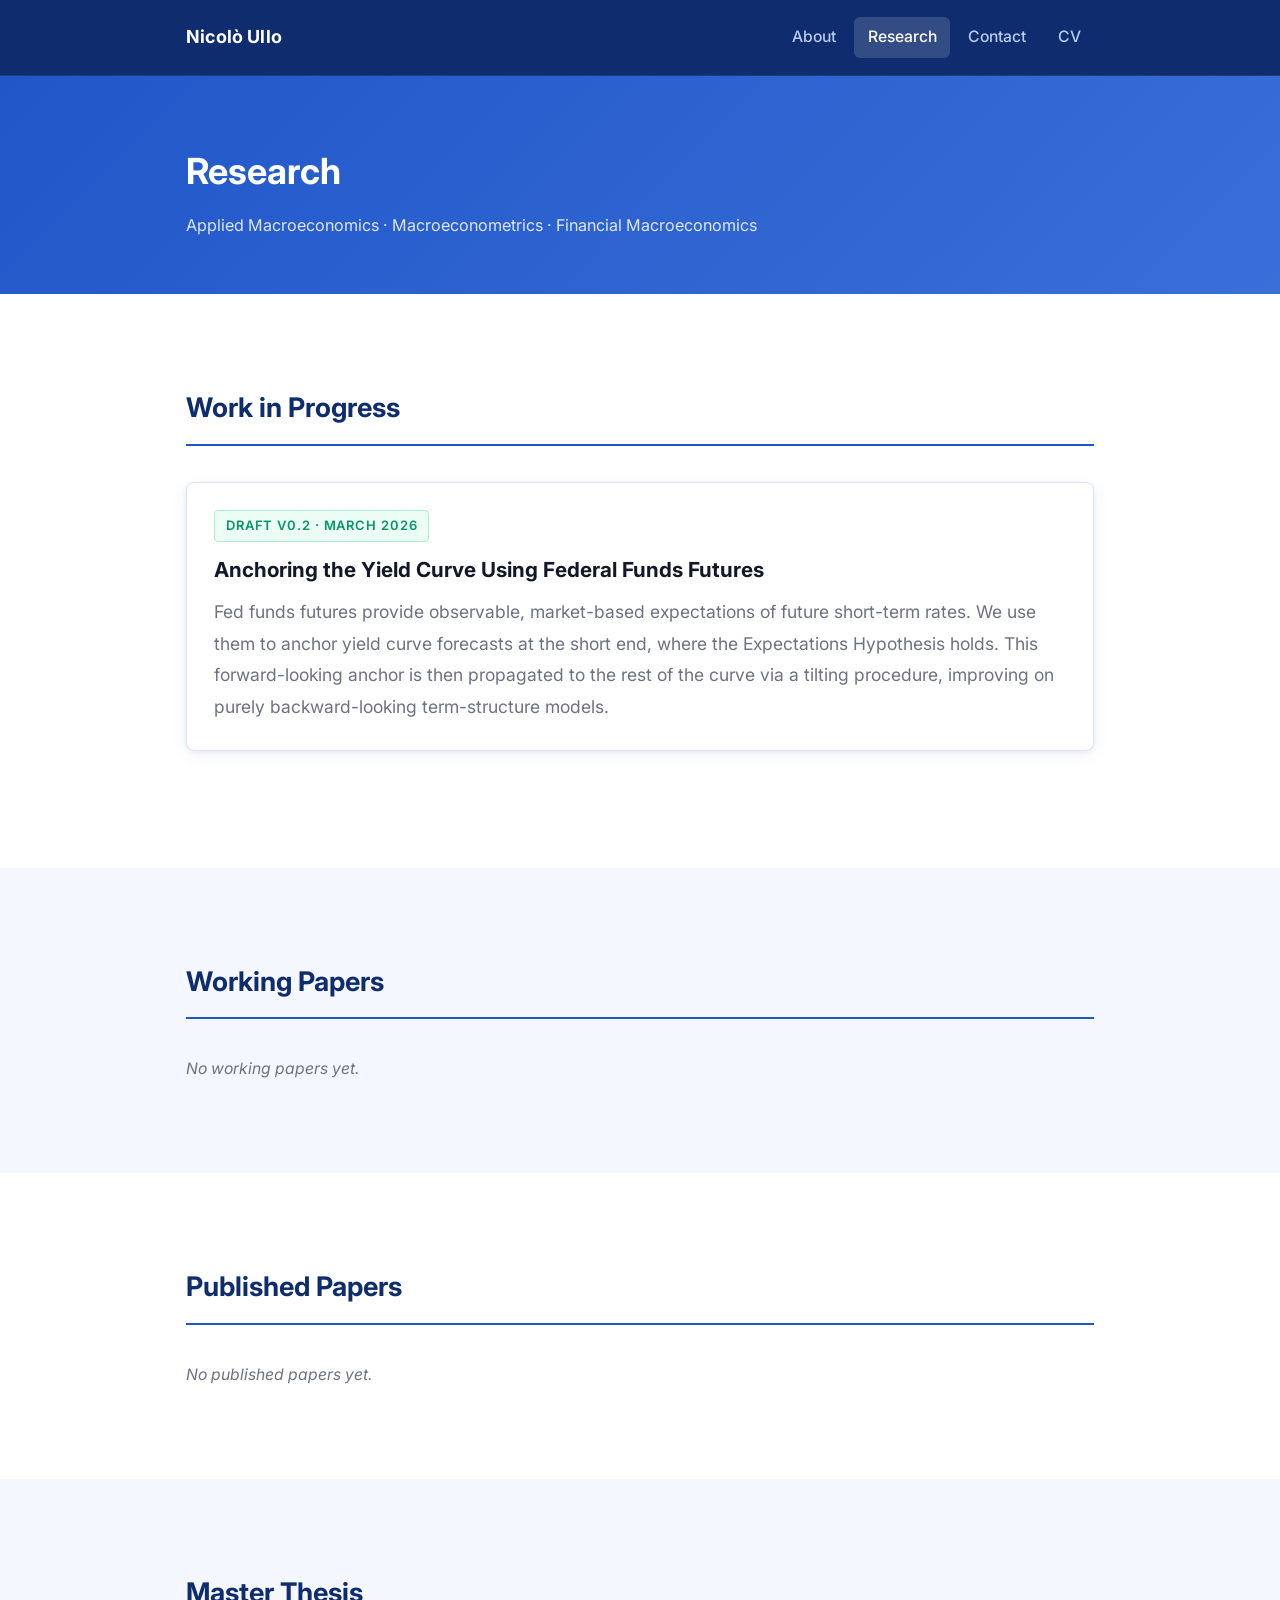
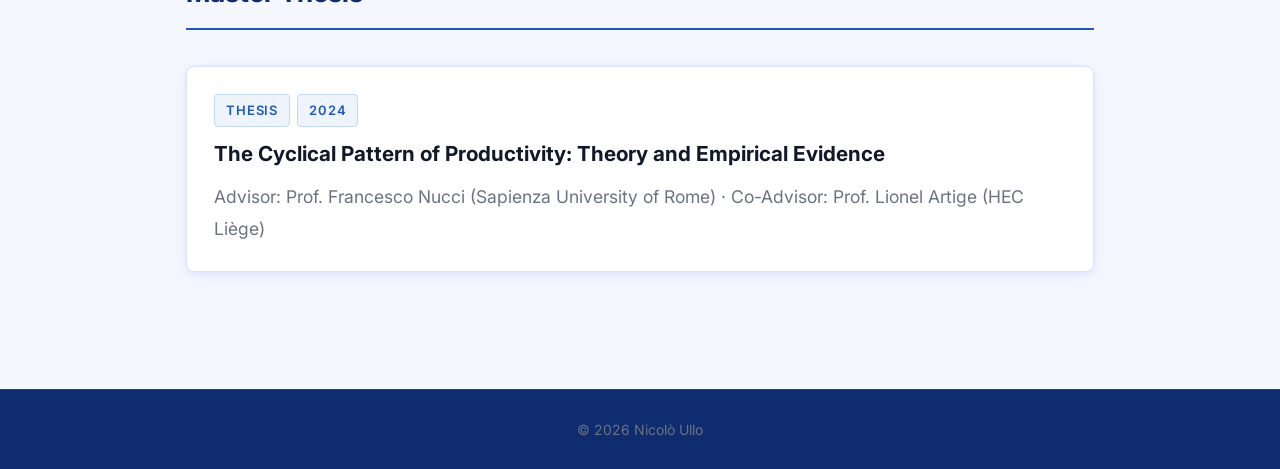
==== research.html @ 8d4c0bad "Initial commit: personal academic website" ====
<!DOCTYPE html>
<html lang="en">
<head>
  <meta charset="UTF-8" />
  <meta name="viewport" content="width=device-width, initial-scale=1.0" />
  <title>Research — Nicolò Ullo</title>
  <link rel="stylesheet" href="style.css" />
  <link rel="preconnect" href="https://fonts.googleapis.com" />
  <link rel="preconnect" href="https://fonts.gstatic.com" crossorigin />
  <link href="https://fonts.googleapis.com/css2?family=Inter:wght@300;400;500;600;700&display=swap" rel="stylesheet" />
</head>
<body>

  <!-- NAV -->
  <nav id="navbar">
    <div class="nav-inner">
      <a class="nav-brand" href="index.html">Nicolò Ullo</a>

      <button class="nav-burger" aria-label="Menu" onclick="this.classList.toggle('active'); document.getElementById('nav-menu').classList.toggle('open')">
        <span></span><span></span><span></span>
      </button>

      <div class="nav-menu" id="nav-menu">
        <a href="index.html">About</a>
        <a href="research.html" class="nav-active">Research</a>
        <a href="index.html#contact">Contact</a>
        <a href="assets/CV.pdf" target="_blank">CV</a>
      </div>
    </div>
  </nav>

  <!-- PAGE HEADER -->
  <div class="page-header">
    <div class="container">
      <h1>Research</h1>
      <p>Applied Macroeconomics &middot; Macroeconometrics &middot; Financial Macroeconomics</p>
    </div>
  </div>

  <!-- WORK IN PROGRESS -->
  <section id="wip">
    <div class="container">
      <h2 class="section-title">Work in Progress</h2>

      <div class="pub-card">
        <div class="pub-body">
          <div class="pub-tags">
            <span class="pub-tag tag-wip">Draft v0.2 &middot; March 2026</span>
          </div>
          <h3 class="pub-title">Anchoring the Yield Curve Using Federal Funds Futures</h3>
          <p class="pub-abstract">
            Fed funds futures provide observable, market-based expectations of future short-term
            rates. We use them to anchor yield curve forecasts at the short end, where the
            Expectations Hypothesis holds. This forward-looking anchor is then propagated to the
            rest of the curve via a tilting procedure, improving on purely backward-looking
            term-structure models.
          </p>
        </div>
      </div>
    </div>
  </section>

  <!-- WORKING PAPERS -->
  <section id="working-papers">
    <div class="container">
      <h2 class="section-title">Working Papers</h2>
      <p class="pub-empty">No working papers yet.</p>
    </div>
  </section>

  <!-- PUBLISHED PAPERS -->
  <section id="published">
    <div class="container">
      <h2 class="section-title">Published Papers</h2>
      <p class="pub-empty">No published papers yet.</p>
    </div>
  </section>

  <!-- MASTER THESIS -->
  <section id="thesis">
    <div class="container">
      <h2 class="section-title">Master Thesis</h2>

      <div class="pub-card">
        <div class="pub-body">
          <div class="pub-tags">
            <span class="pub-tag">Thesis</span>
            <span class="pub-tag">2024</span>
          </div>
          <h3 class="pub-title">The Cyclical Pattern of Productivity: Theory and Empirical Evidence</h3>
          <p class="pub-abstract">
            Advisor: Prof. Francesco Nucci (Sapienza University of Rome) &middot;
            Co-Advisor: Prof. Lionel Artige (HEC Liège)
          </p>
        </div>
      </div>
    </div>
  </section>

  <footer>
    <div class="container">
      <p>&copy; 2026 Nicolò Ullo</p>
    </div>
  </footer>

</body>
</html>
---- style.css ----
/* =============================================
   TOKENS — light theme
   ============================================= */
:root {
  --bg:        #ffffff;
  --bg-2:      #f5f7ff;
  --bg-card:   #ffffff;
  --border:    #dde3f5;
  --text:      #111827;
  --muted:     #6b7280;
  --accent:    #2056c8;
  --accent-h:  #1845aa;
  --navy:      #0f2d6e;
  --font:      'Inter', system-ui, -apple-system, sans-serif;
  --radius:    8px;
  --shadow:    0 1px 4px rgba(32,86,200,0.08), 0 4px 16px rgba(32,86,200,0.07);
}

/* =============================================
   RESET
   ============================================= */
*, *::before, *::after { box-sizing: border-box; margin: 0; padding: 0; }
html { scroll-behavior: smooth; font-size: 18px; }

body {
  font-family: var(--font);
  background: var(--bg);
  color: var(--text);
  line-height: 1.8;
  -webkit-font-smoothing: antialiased;
}

a { color: var(--accent); text-decoration: none; }
a:hover { text-decoration: underline; }

img { display: block; max-width: 100%; }

.container {
  max-width: 980px;
  margin: 0 auto;
  padding: 0 2rem;
}

/* =============================================
   NAVBAR
   ============================================= */
#navbar {
  position: sticky;
  top: 0;
  z-index: 999;
  background: var(--navy);
  border-bottom: 1px solid rgba(255,255,255,0.08);
}

.nav-inner {
  max-width: 980px;
  margin: 0 auto;
  padding: 0 2rem;
  height: 75px;
  display: flex;
  align-items: center;
  justify-content: space-between;
  gap: 1rem;
}

.nav-brand {
  font-size: 1rem;
  font-weight: 700;
  color: #ffffff;
  letter-spacing: 0.01em;
  flex-shrink: 0;
}
.nav-brand:hover { color: #a8c4ff; text-decoration: none; }

.nav-menu {
  display: flex;
  gap: 0.25rem;
}

.nav-menu a {
  font-size: 0.875rem;
  font-weight: 500;
  color: #b8ccf0;
  padding: 0.35rem 0.75rem;
  border-radius: 6px;
  transition: color 0.15s, background 0.15s;
}
.nav-menu a:hover {
  color: #ffffff;
  background: rgba(255,255,255,0.1);
  text-decoration: none;
}

/* hamburger */
.nav-burger {
  display: none;
  flex-direction: column;
  gap: 5px;
  background: none;
  border: none;
  cursor: pointer;
  padding: 4px;
}
.nav-burger span {
  display: block;
  width: 22px;
  height: 2px;
  background: #ffffff;
  border-radius: 2px;
  transition: all 0.25s;
}

/* =============================================
   PAGE HEADER (research page)
   ============================================= */
.page-header {
  background: linear-gradient(135deg, var(--accent) 0%, #3a6fd8 100%);
  padding: 3.5rem 0 3rem;
  color: #fff;
}
.page-header h1 {
  font-size: 2rem;
  font-weight: 700;
  margin-bottom: 0.4rem;
}
.page-header p {
  font-size: 0.9rem;
  opacity: 0.85;
}

.nav-active {
  color: #ffffff !important;
  background: rgba(255,255,255,0.15) !important;
}

/* =============================================
   SECTION COMMON
   ============================================= */
section {
  padding: 5rem 0;
}

section:nth-of-type(even) {
  background: var(--bg-2);
}

.section-title {
  font-size: 1.5rem;
  font-weight: 700;
  color: var(--navy);
  margin-bottom: 2rem;
  padding-bottom: 0.6rem;
  border-bottom: 2px solid var(--accent);
}

/* =============================================
   ABOUT
   ============================================= */
.about-wrap {
  display: flex;
  gap: 3.5rem;
  align-items: flex-start;
}

/* --- LEFT COLUMN --- */
.profile-col {
  display: flex;
  flex-direction: column;
  align-items: center;
  flex-shrink: 0;
  width: 220px;
  text-align: center;
}

.avatar-wrap {
  margin-bottom: 1rem;
}

/* Real photo */
.avatar-img {
  width: 200px;
  height: 200px;
  border-radius: 50%;
  object-fit: cover;
  object-position: center center;
  border: 3px solid var(--border);
  box-shadow: var(--shadow);
}

/* Placeholder (initials) */
.avatar-placeholder {
  width: 200px;
  height: 200px;
  border-radius: 50%;
  background: #eef4fb;
  border: 3px solid var(--border);
  display: flex;
  align-items: center;
  justify-content: center;
  font-size: 2rem;
  font-weight: 700;
  color: var(--accent);
  letter-spacing: 0.05em;
}

.profile-name {
  font-size: 1.25rem;
  font-weight: 700;
  color: var(--text);
  margin-bottom: 0.2rem;
}

.profile-role {
  font-size: 0.9rem;
  color: var(--muted);
  margin-bottom: 1rem;
}

/* Social icon buttons */
.social-row {
  display: flex;
  gap: 0.5rem;
  flex-wrap: wrap;
  justify-content: center;
}

.social-btn {
  display: flex;
  align-items: center;
  justify-content: center;
  width: 34px;
  height: 34px;
  border-radius: 50%;
  background: var(--accent);
  border: 1px solid var(--accent);
  color: #fff;
  transition: background 0.15s, color 0.15s, border-color 0.15s;
}
.social-btn svg { width: 16px; height: 16px; }
.social-btn:hover {
  background: var(--navy);
  border-color: var(--navy);
  color: #fff;
  text-decoration: none;
}

/* --- RIGHT COLUMN --- */
.bio-col {
  flex: 1;
  min-width: 0;
}

.bio-text {
  font-size: 1.05rem;
  color: var(--text);
  line-height: 1.85;
  margin-bottom: 2rem;
}
.bio-text p + p { margin-top: 0.9rem; }
.bio-text a { color: var(--accent); }
.bio-text a:hover { text-decoration: underline; }

/* Widgets (Interests / Education) */
.widget-block {
  margin-bottom: 2rem;
}

.widget-title {
  display: flex;
  align-items: center;
  gap: 0.5rem;
  font-size: 0.85rem;
  font-weight: 700;
  text-transform: uppercase;
  letter-spacing: 0.08em;
  color: var(--navy);
  margin-bottom: 0.85rem;
}
.widget-title svg { color: var(--muted); flex-shrink: 0; }

/* Interests list */
.interest-list {
  list-style: none;
  display: flex;
  flex-wrap: wrap;
  gap: 0.4rem;
}

.interest-list li {
  font-size: 0.9rem;
  font-weight: 500;
  background: #fff8e6;
  color: #b45309;
  border: 1px solid #fde68a;
  padding: 0.25rem 0.7rem;
  border-radius: 20px;
}

/* Education entries */
.edu-entries {
  display: flex;
  flex-direction: column;
  gap: 1rem;
}

.edu-entry {
  display: flex;
  gap: 0.85rem;
  align-items: flex-start;
}

.edu-icon {
  flex-shrink: 0;
  width: 30px;
  height: 30px;
  border-radius: 50%;
  background: #eef4fb;
  border: 1px solid #c3d9f0;
  display: flex;
  align-items: center;
  justify-content: center;
  margin-top: 2px;
}
.edu-icon svg { width: 14px; height: 14px; color: var(--accent); }

.edu-degree {
  font-size: 1rem;
  font-weight: 600;
  color: var(--text);
  line-height: 1.4;
}

.edu-school {
  font-size: 0.925rem;
  color: var(--muted);
}

.edu-honor {
  font-size: 0.875rem;
  color: var(--muted);
  font-style: italic;
}

.edu-tag {
  display: inline-block;
  font-size: 0.7rem;
  font-style: normal;
  font-weight: 500;
  background: #eef4fb;
  color: var(--accent);
  border: 1px solid #c3d9f0;
  padding: 0.05rem 0.45rem;
  border-radius: 4px;
  margin-left: 0.3rem;
  vertical-align: middle;
}

/* =============================================
   RESEARCH / PUBLICATIONS
   ============================================= */
.pub-card {
  background: var(--bg-card);
  border: 1px solid var(--border);
  border-radius: var(--radius);
  overflow: hidden;
  margin-bottom: 1.5rem;
  box-shadow: var(--shadow);
  transition: border-color 0.2s, box-shadow 0.2s;
}
.pub-card:hover {
  border-color: var(--accent);
  box-shadow: 0 4px 24px rgba(29,111,196,0.1);
}

.pub-body {
  padding: 1.5rem;
}

.pub-tags {
  display: flex;
  flex-wrap: wrap;
  gap: 0.4rem;
  margin-bottom: 0.75rem;
}

.pub-tag {
  font-size: 0.72rem;
  font-weight: 600;
  text-transform: uppercase;
  letter-spacing: 0.07em;
  padding: 0.2rem 0.6rem;
  border-radius: 4px;
  background: #eef4fb;
  color: var(--accent);
  border: 1px solid #c3d9f0;
}

.tag-wip {
  background: #ecfdf5;
  color: #059669;
  border-color: #a7f3d0;
}

.pub-title {
  font-size: 1.15rem;
  font-weight: 700;
  color: var(--text);
  line-height: 1.4;
  margin-bottom: 0.65rem;
}

.pub-abstract {
  font-size: 0.975rem;
  color: var(--muted);
  line-height: 1.8;
}

.pub-empty {
  font-size: 0.875rem;
  color: var(--muted);
  font-style: italic;
}

/* =============================================
   CONTACT
   ============================================= */
.contact-block {
  display: flex;
  flex-direction: column;
  gap: 1.25rem;
}

.contact-item {
  display: flex;
  align-items: flex-start;
  gap: 0.85rem;
  font-size: 0.9rem;
  color: var(--text);
  line-height: 1.6;
}

.contact-icon {
  flex-shrink: 0;
  width: 30px;
  height: 30px;
  border-radius: 50%;
  background: #eef4fb;
  border: 1px solid #c3d9f0;
  display: flex;
  align-items: center;
  justify-content: center;
  margin-top: 2px;
}
.contact-icon svg { width: 14px; height: 14px; color: var(--accent); }

.contact-item a { color: var(--accent); }
.contact-item a:hover { text-decoration: underline; }

/* =============================================
   FOOTER
   ============================================= */
footer {
  background: var(--navy);
  border-top: 1px solid rgba(255,255,255,0.08);
  padding: 1.5rem 0;
}

footer p {
  color: #7a9acc;
}

footer p {
  text-align: center;
  font-size: 0.78rem;
  color: var(--muted);
}

/* =============================================
   RESPONSIVE
   ============================================= */
@media (max-width: 700px) {
  .about-wrap {
    flex-direction: column;
    gap: 2rem;
    align-items: center;
  }
  .profile-col {
    width: 100%;
  }
  .avatar-placeholder,
  .avatar-img {
    width: 150px;
    height: 150px;
  }

  .nav-menu {
    display: none;
    position: absolute;
    top: 60px;
    left: 0; right: 0;
    flex-direction: column;
    background: var(--bg);
    border-bottom: 1px solid var(--border);
    padding: 1rem 1.5rem;
    gap: 0.25rem;
    box-shadow: 0 4px 12px rgba(0,0,0,0.08);
  }
  .nav-menu.open { display: flex; }
  .nav-menu a { font-size: 1rem; padding: 0.5rem 0.5rem; }
  .nav-burger { display: flex; }
}
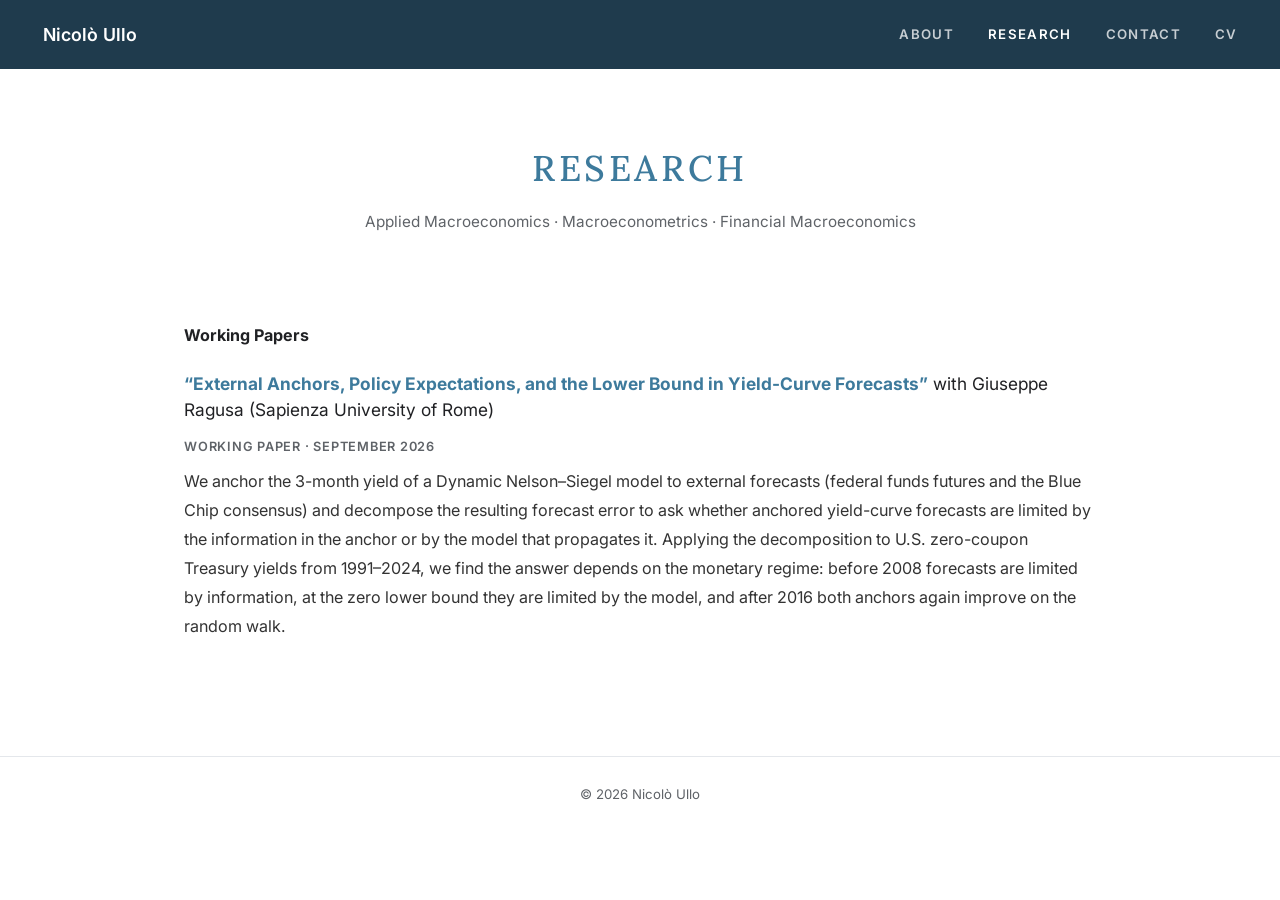
==== commit 1eae9fa7: "Redesign site in Google Sites academic style Restyle index.html and research.html with a slim navy n" ====
--- a/research.html
+++ b/research.html
@@ -4,96 +4,58 @@
   <meta charset="UTF-8" />
   <meta name="viewport" content="width=device-width, initial-scale=1.0" />
   <title>Research — Nicolò Ullo</title>
+  <link rel="icon" type="image/svg+xml" href="favicon.svg" />
   <link rel="stylesheet" href="style.css" />
   <link rel="preconnect" href="https://fonts.googleapis.com" />
   <link rel="preconnect" href="https://fonts.gstatic.com" crossorigin />
-  <link href="https://fonts.googleapis.com/css2?family=Inter:wght@300;400;500;600;700&display=swap" rel="stylesheet" />
+  <link href="https://fonts.googleapis.com/css2?family=Inter:wght@300;400;500;600;700&family=Lora:wght@300;400;500;600&display=swap" rel="stylesheet" />
 </head>
 <body>
 
   <!-- NAV -->
-  <nav id="navbar">
-    <div class="nav-inner">
-      <a class="nav-brand" href="index.html">Nicolò Ullo</a>
+  <nav class="navbar">
+    <a class="nav-brand" href="index.html">Nicolò Ullo</a>
 
-      <button class="nav-burger" aria-label="Menu" onclick="this.classList.toggle('active'); document.getElementById('nav-menu').classList.toggle('open')">
-        <span></span><span></span><span></span>
-      </button>
+    <button class="nav-burger" aria-label="Menu" onclick="this.classList.toggle('active'); document.getElementById('nav-menu').classList.toggle('open')">
+      <span></span><span></span><span></span>
+    </button>
 
-      <div class="nav-menu" id="nav-menu">
-        <a href="index.html">About</a>
-        <a href="research.html" class="nav-active">Research</a>
-        <a href="index.html#contact">Contact</a>
-        <a href="assets/CV.pdf" target="_blank">CV</a>
-      </div>
+    <div class="nav-menu" id="nav-menu">
+      <a href="index.html">About</a>
+      <a href="research.html" class="nav-active">Research</a>
+      <a href="index.html#contact">Contact</a>
+      <a href="assets/CV.pdf" target="_blank">CV</a>
     </div>
   </nav>
 
-  <!-- PAGE HEADER -->
-  <div class="page-header">
-    <div class="container">
-      <h1>Research</h1>
-      <p>Applied Macroeconomics &middot; Macroeconometrics &middot; Financial Macroeconomics</p>
-    </div>
+  <!-- PAGE TITLE -->
+  <div class="page-title-plain">
+    <h1>Research</h1>
+    <p>Applied Macroeconomics &middot; Macroeconometrics &middot; Financial Macroeconomics</p>
   </div>
 
-  <!-- WORK IN PROGRESS -->
-  <section id="wip">
+  <section>
     <div class="container">
-      <h2 class="section-title">Work in Progress</h2>
 
-      <div class="pub-card">
-        <div class="pub-body">
-          <div class="pub-tags">
-            <span class="pub-tag tag-wip">Draft v0.2 &middot; March 2026</span>
-          </div>
-          <h3 class="pub-title">Anchoring the Yield Curve Using Federal Funds Futures</h3>
-          <p class="pub-abstract">
-            Fed funds futures provide observable, market-based expectations of future short-term
-            rates. We use them to anchor yield curve forecasts at the short end, where the
-            Expectations Hypothesis holds. This forward-looking anchor is then propagated to the
-            rest of the curve via a tilting procedure, improving on purely backward-looking
-            term-structure models.
-          </p>
-        </div>
+      <!-- WORKING PAPERS -->
+      <h2 class="block-title">Working Papers</h2>
+      <div class="paper-entry">
+        <p class="paper-heading">
+          <span class="paper-title">&ldquo;External Anchors, Policy Expectations, and the Lower Bound in Yield-Curve Forecasts&rdquo;</span>
+          <span class="paper-coauthors"> with Giuseppe Ragusa (Sapienza University of Rome)</span>
+        </p>
+        <span class="paper-meta">Working Paper &middot; September 2026</span>
+        <p class="paper-abstract">
+          We anchor the 3-month yield of a Dynamic Nelson&ndash;Siegel model to external forecasts
+          (federal funds futures and the Blue Chip consensus) and decompose the resulting forecast
+          error to ask whether anchored yield-curve forecasts are limited by the information in the
+          anchor or by the model that propagates it. Applying the decomposition to U.S. zero-coupon
+          Treasury yields from 1991&ndash;2024, we find the answer depends on the monetary regime:
+          before 2008 forecasts are limited by information, at the zero lower bound they are limited
+          by the model, and after 2016 both anchors again improve on the random walk.
+        </p>
       </div>
-    </div>
-  </section>
 
-  <!-- WORKING PAPERS -->
-  <section id="working-papers">
-    <div class="container">
-      <h2 class="section-title">Working Papers</h2>
-      <p class="pub-empty">No working papers yet.</p>
-    </div>
-  </section>
-
-  <!-- PUBLISHED PAPERS -->
-  <section id="published">
-    <div class="container">
-      <h2 class="section-title">Published Papers</h2>
-      <p class="pub-empty">No published papers yet.</p>
-    </div>
-  </section>
-
-  <!-- MASTER THESIS -->
-  <section id="thesis">
-    <div class="container">
-      <h2 class="section-title">Master Thesis</h2>
-
-      <div class="pub-card">
-        <div class="pub-body">
-          <div class="pub-tags">
-            <span class="pub-tag">Thesis</span>
-            <span class="pub-tag">2024</span>
-          </div>
-          <h3 class="pub-title">The Cyclical Pattern of Productivity: Theory and Empirical Evidence</h3>
-          <p class="pub-abstract">
-            Advisor: Prof. Francesco Nucci (Sapienza University of Rome) &middot;
-            Co-Advisor: Prof. Lionel Artige (HEC Liège)
-          </p>
-        </div>
-      </div>
     </div>
   </section>
 
--- a/style.css
+++ b/style.css
@@ -1,32 +1,31 @@
 /* =============================================
-   TOKENS — light theme
+   TOKENS
    ============================================= */
 :root {
   --bg:        #ffffff;
-  --bg-2:      #f5f7ff;
-  --bg-card:   #ffffff;
-  --border:    #dde3f5;
-  --text:      #111827;
-  --muted:     #6b7280;
-  --accent:    #2056c8;
-  --accent-h:  #1845aa;
-  --navy:      #0f2d6e;
+  --bg-2:      #f7f9fa;
+  --ink:       #202124;
+  --muted:     #5f6368;
+  --accent:    #3d7a9c;
+  --accent-dark: #2a5a76;
+  --border:    #e4e7eb;
   --font:      'Inter', system-ui, -apple-system, sans-serif;
-  --radius:    8px;
-  --shadow:    0 1px 4px rgba(32,86,200,0.08), 0 4px 16px rgba(32,86,200,0.07);
+  --font-serif:'Lora', Georgia, serif;
+  --navy:      #1f3b4d;
+  --radius:    6px;
 }
 
 /* =============================================
    RESET
    ============================================= */
 *, *::before, *::after { box-sizing: border-box; margin: 0; padding: 0; }
-html { scroll-behavior: smooth; font-size: 18px; }
+html { scroll-behavior: smooth; font-size: 17px; }
 
 body {
   font-family: var(--font);
   background: var(--bg);
-  color: var(--text);
-  line-height: 1.8;
+  color: var(--ink);
+  line-height: 1.75;
   -webkit-font-smoothing: antialiased;
 }
 
@@ -44,52 +43,40 @@
 /* =============================================
    NAVBAR
    ============================================= */
-#navbar {
-  position: sticky;
-  top: 0;
-  z-index: 999;
+.navbar {
+  display: flex;
+  align-items: center;
+  justify-content: space-between;
+  padding: 1.1rem 2.5rem;
   background: var(--navy);
-  border-bottom: 1px solid rgba(255,255,255,0.08);
-}
-
-.nav-inner {
-  max-width: 980px;
-  margin: 0 auto;
-  padding: 0 2rem;
-  height: 75px;
-  display: flex;
-  align-items: center;
-  justify-content: space-between;
-  gap: 1rem;
-}
-
-.nav-brand {
-  font-size: 1rem;
-  font-weight: 700;
+  position: relative;
+  z-index: 50;
+}
+
+.navbar .nav-brand {
+  font-size: 1.05rem;
+  font-weight: 600;
   color: #ffffff;
   letter-spacing: 0.01em;
-  flex-shrink: 0;
-}
-.nav-brand:hover { color: #a8c4ff; text-decoration: none; }
+}
+.navbar .nav-brand:hover { text-decoration: none; opacity: 0.85; }
 
 .nav-menu {
   display: flex;
-  gap: 0.25rem;
+  align-items: center;
+  gap: 2rem;
 }
 
 .nav-menu a {
-  font-size: 0.875rem;
-  font-weight: 500;
-  color: #b8ccf0;
-  padding: 0.35rem 0.75rem;
-  border-radius: 6px;
-  transition: color 0.15s, background 0.15s;
-}
-.nav-menu a:hover {
-  color: #ffffff;
-  background: rgba(255,255,255,0.1);
-  text-decoration: none;
-}
+  font-size: 0.78rem;
+  font-weight: 600;
+  text-transform: uppercase;
+  letter-spacing: 0.1em;
+  color: rgba(255,255,255,0.75);
+  transition: color 0.15s;
+}
+.nav-menu a:hover { color: #ffffff; text-decoration: none; }
+.nav-menu a.nav-active { color: #ffffff; }
 
 /* hamburger */
 .nav-burger {
@@ -105,52 +92,51 @@
   display: block;
   width: 22px;
   height: 2px;
-  background: #ffffff;
+  background: currentColor;
   border-radius: 2px;
   transition: all 0.25s;
 }
-
-/* =============================================
-   PAGE HEADER (research page)
-   ============================================= */
-.page-header {
-  background: linear-gradient(135deg, var(--accent) 0%, #3a6fd8 100%);
-  padding: 3.5rem 0 3rem;
-  color: #fff;
-}
-.page-header h1 {
-  font-size: 2rem;
+.navbar .nav-burger { color: #ffffff; }
+
+/* =============================================
+   PAGE TITLE (sub-pages)
+   ============================================= */
+.page-title-plain {
+  text-align: center;
+  padding: 4rem 1.5rem 0.5rem;
+}
+.page-title-plain h1 {
+  font-family: var(--font-serif);
+  font-weight: 500;
+  font-size: 2.1rem;
+  letter-spacing: 0.1em;
+  text-transform: uppercase;
+  color: var(--accent);
+}
+.page-title-plain p {
+  margin-top: 0.6rem;
+  font-size: 0.9rem;
+  color: var(--muted);
+}
+
+/* =============================================
+   SECTION COMMON
+   ============================================= */
+section { padding: 4.5rem 0; }
+
+.section-heading {
+  font-family: var(--font-serif);
+  font-weight: 500;
+  font-size: 1.75rem;
+  color: var(--accent);
+  margin-bottom: 1.25rem;
+}
+
+.block-title {
+  font-size: 0.95rem;
   font-weight: 700;
-  margin-bottom: 0.4rem;
-}
-.page-header p {
-  font-size: 0.9rem;
-  opacity: 0.85;
-}
-
-.nav-active {
-  color: #ffffff !important;
-  background: rgba(255,255,255,0.15) !important;
-}
-
-/* =============================================
-   SECTION COMMON
-   ============================================= */
-section {
-  padding: 5rem 0;
-}
-
-section:nth-of-type(even) {
-  background: var(--bg-2);
-}
-
-.section-title {
-  font-size: 1.5rem;
-  font-weight: 700;
-  color: var(--navy);
-  margin-bottom: 2rem;
-  padding-bottom: 0.6rem;
-  border-bottom: 2px solid var(--accent);
+  color: var(--ink);
+  margin-bottom: 1.25rem;
 }
 
 /* =============================================
@@ -160,9 +146,9 @@
   display: flex;
   gap: 3.5rem;
   align-items: flex-start;
-}
-
-/* --- LEFT COLUMN --- */
+  padding-top: 3.5rem;
+}
+
 .profile-col {
   display: flex;
   flex-direction: column;
@@ -172,303 +158,133 @@
   text-align: center;
 }
 
-.avatar-wrap {
-  margin-bottom: 1rem;
-}
-
-/* Real photo */
 .avatar-img {
   width: 200px;
-  height: 200px;
-  border-radius: 50%;
-  object-fit: cover;
-  object-position: center center;
-  border: 3px solid var(--border);
-  box-shadow: var(--shadow);
-}
-
-/* Placeholder (initials) */
-.avatar-placeholder {
-  width: 200px;
-  height: 200px;
-  border-radius: 50%;
-  background: #eef4fb;
-  border: 3px solid var(--border);
-  display: flex;
-  align-items: center;
-  justify-content: center;
-  font-size: 2rem;
-  font-weight: 700;
-  color: var(--accent);
-  letter-spacing: 0.05em;
-}
-
-.profile-name {
-  font-size: 1.25rem;
-  font-weight: 700;
-  color: var(--text);
-  margin-bottom: 0.2rem;
-}
-
-.profile-role {
-  font-size: 0.9rem;
-  color: var(--muted);
+  height: auto;
+  border-radius: var(--radius);
   margin-bottom: 1rem;
 }
 
-/* Social icon buttons */
 .social-row {
   display: flex;
   gap: 0.5rem;
   flex-wrap: wrap;
   justify-content: center;
+  margin-top: 0.75rem;
 }
 
 .social-btn {
   display: flex;
   align-items: center;
   justify-content: center;
-  width: 34px;
-  height: 34px;
+  width: 36px;
+  height: 36px;
   border-radius: 50%;
+  background: #6b7280;
+  color: #fff;
+  transition: background 0.15s;
+}
+.social-btn svg { width: 16px; height: 16px; }
+.social-btn:hover { background: var(--accent); text-decoration: none; }
+
+.bio-col { flex: 1; min-width: 0; }
+
+.bio-text {
+  font-size: 1.02rem;
+  color: var(--ink);
+  line-height: 1.85;
+}
+.bio-text p + p { margin-top: 0.9rem; }
+.bio-text a { color: var(--accent-dark); font-weight: 600; }
+
+/* =============================================
+   RESEARCH
+   ============================================= */
+.paper-entry { margin-bottom: 2.25rem; }
+.paper-heading { font-size: 1.02rem; line-height: 1.5; margin-bottom: 0.5rem; }
+.paper-title { color: var(--accent); font-weight: 700; }
+.paper-coauthors { color: var(--ink); font-weight: 400; }
+.paper-meta {
+  display: inline-block;
+  font-size: 0.75rem;
+  font-weight: 600;
+  text-transform: uppercase;
+  letter-spacing: 0.06em;
+  color: var(--muted);
+  margin-bottom: 0.5rem;
+}
+.paper-abstract { font-size: 0.95rem; color: #333; line-height: 1.8; }
+
+/* =============================================
+   CV PAGE-STYLE BUTTON
+   ============================================= */
+.btn-solid {
+  display: inline-block;
   background: var(--accent);
-  border: 1px solid var(--accent);
   color: #fff;
-  transition: background 0.15s, color 0.15s, border-color 0.15s;
-}
-.social-btn svg { width: 16px; height: 16px; }
-.social-btn:hover {
-  background: var(--navy);
-  border-color: var(--navy);
-  color: #fff;
-  text-decoration: none;
-}
-
-/* --- RIGHT COLUMN --- */
-.bio-col {
-  flex: 1;
-  min-width: 0;
-}
-
-.bio-text {
-  font-size: 1.05rem;
-  color: var(--text);
-  line-height: 1.85;
-  margin-bottom: 2rem;
-}
-.bio-text p + p { margin-top: 0.9rem; }
-.bio-text a { color: var(--accent); }
-.bio-text a:hover { text-decoration: underline; }
-
-/* Widgets (Interests / Education) */
-.widget-block {
-  margin-bottom: 2rem;
-}
-
-.widget-title {
-  display: flex;
-  align-items: center;
-  gap: 0.5rem;
-  font-size: 0.85rem;
+  font-size: 0.8rem;
   font-weight: 700;
   text-transform: uppercase;
   letter-spacing: 0.08em;
-  color: var(--navy);
-  margin-bottom: 0.85rem;
-}
-.widget-title svg { color: var(--muted); flex-shrink: 0; }
-
-/* Interests list */
-.interest-list {
-  list-style: none;
-  display: flex;
-  flex-wrap: wrap;
-  gap: 0.4rem;
-}
-
-.interest-list li {
-  font-size: 0.9rem;
-  font-weight: 500;
-  background: #fff8e6;
-  color: #b45309;
-  border: 1px solid #fde68a;
-  padding: 0.25rem 0.7rem;
-  border-radius: 20px;
-}
-
-/* Education entries */
-.edu-entries {
+  padding: 0.85rem 2rem;
+  border-radius: 3px;
+  transition: background 0.15s;
+}
+.btn-solid:hover { background: var(--accent-dark); color: #fff; text-decoration: none; }
+
+/* =============================================
+   CONTACT
+   ============================================= */
+.contact-plain { text-align: center; }
+.contact-plain .lead { font-size: 1rem; color: var(--ink); margin-bottom: 1.75rem; }
+
+.contact-icons {
+  display: flex;
+  justify-content: center;
+  gap: 1rem;
+  margin-bottom: 2.5rem;
+}
+.contact-icons .social-btn { width: 44px; height: 44px; }
+.contact-icons .social-btn svg { width: 18px; height: 18px; }
+
+.contact-block {
   display: flex;
   flex-direction: column;
-  gap: 1rem;
-}
-
-.edu-entry {
-  display: flex;
-  gap: 0.85rem;
-  align-items: flex-start;
-}
-
-.edu-icon {
-  flex-shrink: 0;
-  width: 30px;
-  height: 30px;
-  border-radius: 50%;
-  background: #eef4fb;
-  border: 1px solid #c3d9f0;
-  display: flex;
-  align-items: center;
-  justify-content: center;
-  margin-top: 2px;
-}
-.edu-icon svg { width: 14px; height: 14px; color: var(--accent); }
-
-.edu-degree {
-  font-size: 1rem;
-  font-weight: 600;
-  color: var(--text);
-  line-height: 1.4;
-}
-
-.edu-school {
-  font-size: 0.925rem;
-  color: var(--muted);
-}
-
-.edu-honor {
-  font-size: 0.875rem;
-  color: var(--muted);
-  font-style: italic;
-}
-
-.edu-tag {
-  display: inline-block;
-  font-size: 0.7rem;
-  font-style: normal;
-  font-weight: 500;
-  background: #eef4fb;
-  color: var(--accent);
-  border: 1px solid #c3d9f0;
-  padding: 0.05rem 0.45rem;
-  border-radius: 4px;
-  margin-left: 0.3rem;
-  vertical-align: middle;
-}
-
-/* =============================================
-   RESEARCH / PUBLICATIONS
-   ============================================= */
-.pub-card {
-  background: var(--bg-card);
-  border: 1px solid var(--border);
-  border-radius: var(--radius);
-  overflow: hidden;
-  margin-bottom: 1.5rem;
-  box-shadow: var(--shadow);
-  transition: border-color 0.2s, box-shadow 0.2s;
-}
-.pub-card:hover {
-  border-color: var(--accent);
-  box-shadow: 0 4px 24px rgba(29,111,196,0.1);
-}
-
-.pub-body {
-  padding: 1.5rem;
-}
-
-.pub-tags {
-  display: flex;
-  flex-wrap: wrap;
-  gap: 0.4rem;
-  margin-bottom: 0.75rem;
-}
-
-.pub-tag {
-  font-size: 0.72rem;
-  font-weight: 600;
-  text-transform: uppercase;
-  letter-spacing: 0.07em;
-  padding: 0.2rem 0.6rem;
-  border-radius: 4px;
-  background: #eef4fb;
-  color: var(--accent);
-  border: 1px solid #c3d9f0;
-}
-
-.tag-wip {
-  background: #ecfdf5;
-  color: #059669;
-  border-color: #a7f3d0;
-}
-
-.pub-title {
-  font-size: 1.15rem;
-  font-weight: 700;
-  color: var(--text);
-  line-height: 1.4;
-  margin-bottom: 0.65rem;
-}
-
-.pub-abstract {
-  font-size: 0.975rem;
-  color: var(--muted);
-  line-height: 1.8;
-}
-
-.pub-empty {
-  font-size: 0.875rem;
-  color: var(--muted);
-  font-style: italic;
-}
-
-/* =============================================
-   CONTACT
-   ============================================= */
-.contact-block {
-  display: flex;
-  flex-direction: column;
-  gap: 1.25rem;
-}
-
+  gap: 1.1rem;
+  text-align: left;
+  max-width: 460px;
+  margin: 0 auto;
+}
 .contact-item {
   display: flex;
   align-items: flex-start;
   gap: 0.85rem;
-  font-size: 0.9rem;
-  color: var(--text);
+  font-size: 0.92rem;
+  color: var(--ink);
   line-height: 1.6;
 }
-
 .contact-icon {
   flex-shrink: 0;
   width: 30px;
   height: 30px;
   border-radius: 50%;
-  background: #eef4fb;
-  border: 1px solid #c3d9f0;
+  background: var(--bg-2);
+  border: 1px solid var(--border);
   display: flex;
   align-items: center;
   justify-content: center;
   margin-top: 2px;
 }
 .contact-icon svg { width: 14px; height: 14px; color: var(--accent); }
-
-.contact-item a { color: var(--accent); }
-.contact-item a:hover { text-decoration: underline; }
+.contact-item a { color: var(--accent-dark); font-weight: 600; }
 
 /* =============================================
    FOOTER
    ============================================= */
 footer {
-  background: var(--navy);
-  border-top: 1px solid rgba(255,255,255,0.08);
+  border-top: 1px solid var(--border);
   padding: 1.5rem 0;
 }
-
-footer p {
-  color: #7a9acc;
-}
-
 footer p {
   text-align: center;
   font-size: 0.78rem;
@@ -484,28 +300,25 @@
     gap: 2rem;
     align-items: center;
   }
-  .profile-col {
-    width: 100%;
-  }
-  .avatar-placeholder,
-  .avatar-img {
-    width: 150px;
-    height: 150px;
-  }
+  .profile-col { width: 100%; }
+  .avatar-img { width: 180px; height: auto; }
+
+  .navbar { padding: 1.25rem 1.5rem; }
 
   .nav-menu {
     display: none;
     position: absolute;
-    top: 60px;
+    top: 64px;
     left: 0; right: 0;
     flex-direction: column;
+    align-items: flex-start;
     background: var(--bg);
     border-bottom: 1px solid var(--border);
     padding: 1rem 1.5rem;
-    gap: 0.25rem;
+    gap: 0.75rem;
     box-shadow: 0 4px 12px rgba(0,0,0,0.08);
   }
   .nav-menu.open { display: flex; }
-  .nav-menu a { font-size: 1rem; padding: 0.5rem 0.5rem; }
+  .nav-menu a { color: var(--ink) !important; font-size: 0.85rem; }
   .nav-burger { display: flex; }
 }
